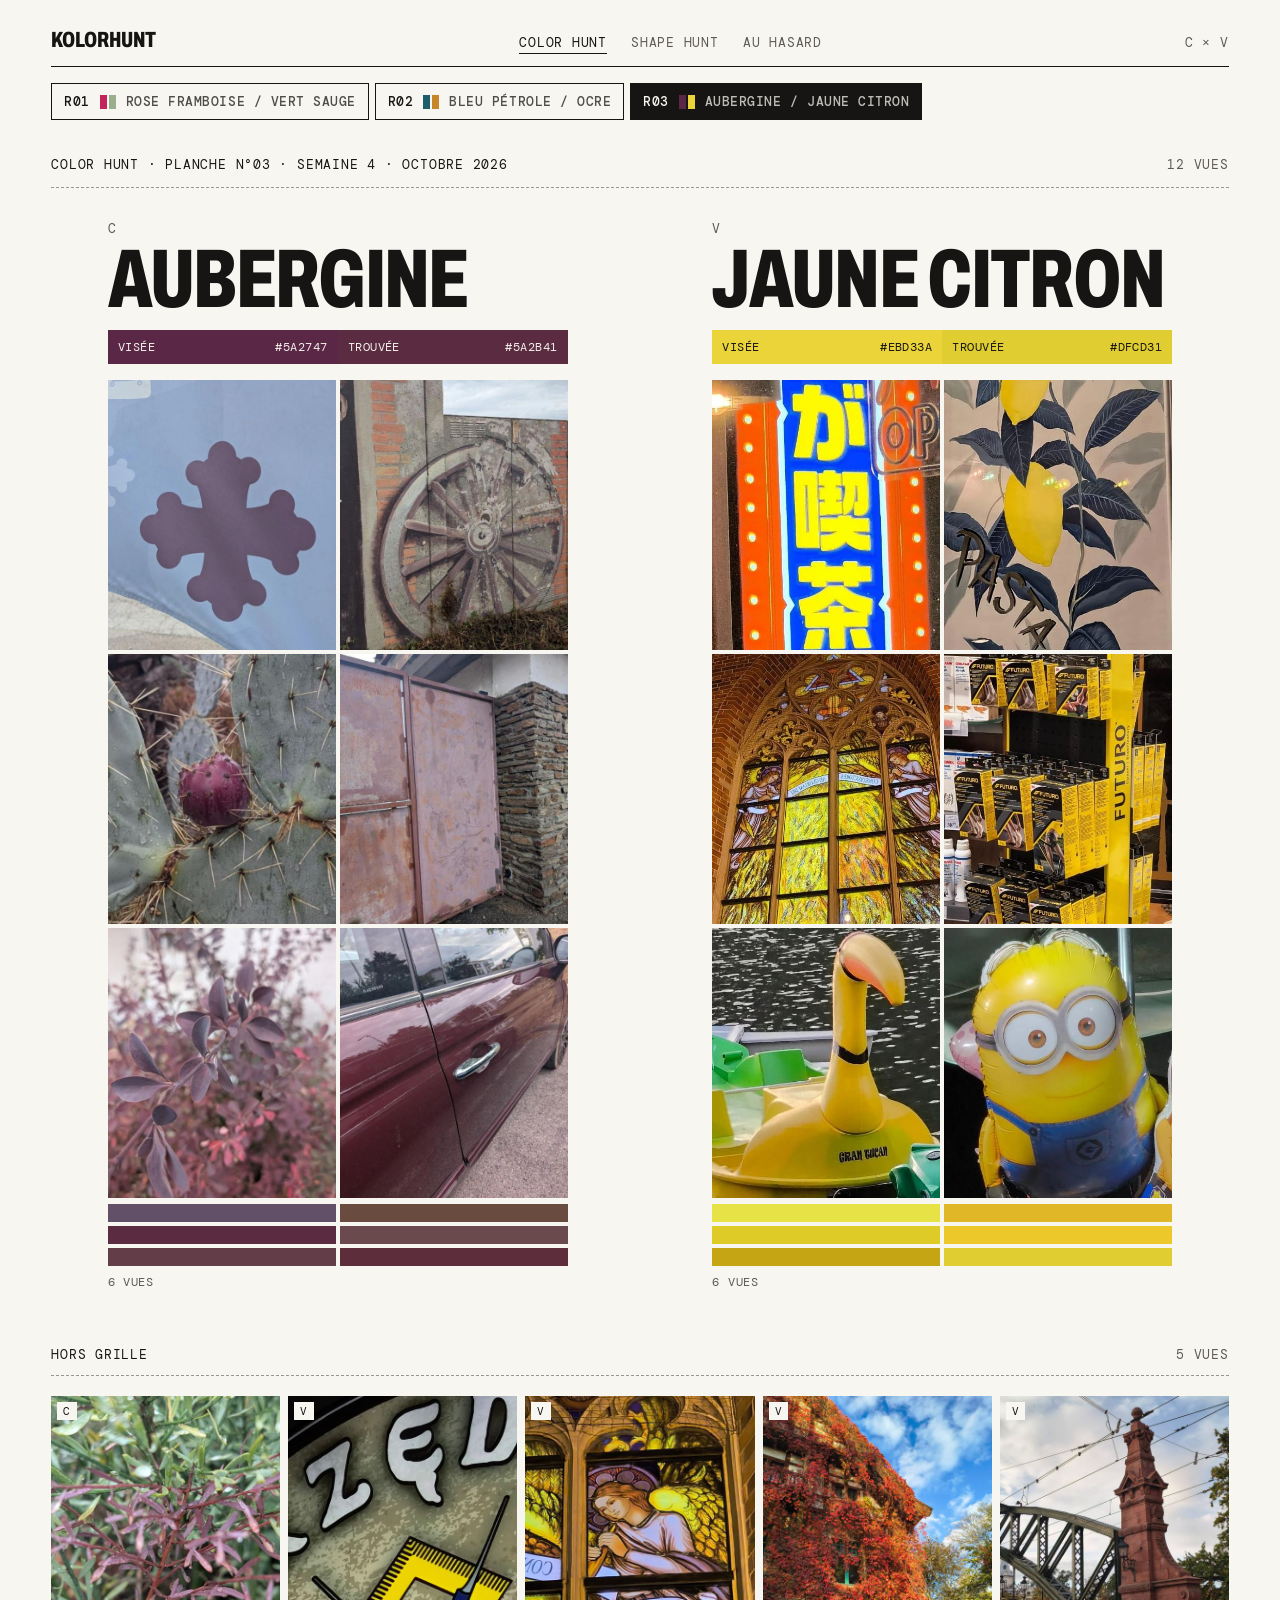
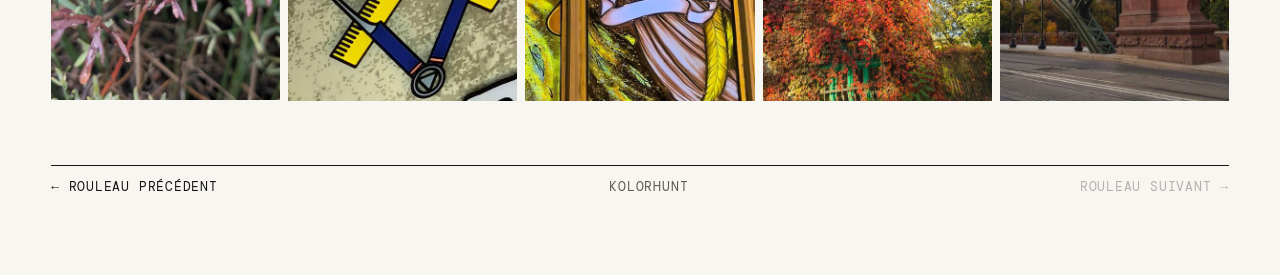
==== index.html @ 218a2512 "Add files via upload" ====
<!doctype html>
<html lang="fr">
<head>
<meta charset="utf-8">
<meta name="viewport" content="width=device-width, initial-scale=1, viewport-fit=cover">
<title>Kolorhunt</title>
<link rel="preconnect" href="https://fonts.googleapis.com">
<link href="https://fonts.googleapis.com/css2?family=Archivo:wdth,wght@62..125,300..900&family=DM+Mono:wght@400;500&family=Gochi+Hand&display=swap" rel="stylesheet">
<link rel="stylesheet" href="style.css">
</head>
<body>
<div class="page">
  <header class="top">
    <span class="brand">Kolorhunt</span>
    <nav id="tabs">
      <a href="#color" data-tab="color">Color hunt</a>
      <a href="#shape" data-tab="shape">Shape hunt</a>
      <a href="#hasard" data-tab="hasard">Au hasard</a>
    </nav>
    <span class="muted">C × V</span>
  </header>

  <section id="v-hunt">
  <div id="rolls" class="rolls"></div>

  <div class="meta">
    <span id="sheet" class="nowrap"></span>
    <span class="muted"><span id="count"></span> vues<span id="legend"></span></span>
  </div>

  <div id="people" class="people"></div>

  <div id="mix"></div>

  <footer class="foot">
    <a href="#" id="prev">← Rouleau précédent</a>
    <span class="muted">Kolorhunt</span>
    <a href="#" id="next">Rouleau suivant →</a>
  </footer>
  </section>

  <section id="v-hasard" hidden></section>
</div>

<div id="lightbox" class="lightbox" hidden><img alt=""><p></p></div>

<svg width="0" height="0" style="position:absolute" aria-hidden="true">
  <symbol id="circled" viewBox="0 0 100 100" preserveAspectRatio="none">
    <path d="M60 5 C30 1 5 18 6 50 C7 82 36 98 64 93 C90 88 99 60 95 36 C91 13 70 2 42 8 C33 10 27 14 22 19" fill="none" stroke="#e2462c" stroke-width="4" stroke-linecap="round" stroke-linejoin="round" vector-effect="non-scaling-stroke" opacity=".92"/>
    <path d="M57 7 C31 4 9 20 9 50 C9 80 37 95 63 90 C87 85 96 59 92 37" fill="none" stroke="#e2462c" stroke-width="1.6" stroke-linecap="round" vector-effect="non-scaling-stroke" opacity=".45"/>
  </symbol>
</svg>

<script src="data.js"></script>
<script src="app.js"></script>
</body>
</html>
---- style.css ----
*{box-sizing:border-box}
:root{--paper:#eeebe4;--ink:#161513;--muted:#5d5a53;--film:#141312;--edge:#e9a23b;--pencil:#e2462c}
body{margin:0;background:var(--paper);color:var(--ink);font-family:'DM Mono',monospace;-webkit-font-smoothing:antialiased}
a{color:var(--ink);text-decoration:none}a:hover{color:var(--pencil)}
.page{max-width:1440px;margin:0 auto;padding:28px clamp(16px,4vw,56px) 80px}
.muted{color:var(--muted)}.nowrap{white-space:nowrap}
.top,.meta,.foot{display:flex;justify-content:space-between;align-items:baseline;gap:16px;flex-wrap:wrap;font-size:13px;letter-spacing:.06em;text-transform:uppercase}
.top{border-bottom:1.5px solid var(--ink);padding-bottom:12px}
.brand{font-family:Archivo,sans-serif;font-stretch:70%;font-weight:800;font-size:22px;letter-spacing:0}
.top nav{display:flex;gap:24px;flex-wrap:wrap}
.top nav a{color:var(--muted);border-bottom:1.5px solid transparent;padding-bottom:2px}
.top nav a.on{color:var(--ink);border-color:var(--ink)}

.rolls{display:flex;gap:6px;flex-wrap:wrap;padding-top:16px}
.rolls button{display:flex;align-items:center;gap:10px;padding:9px 12px;font:500 13px 'DM Mono',monospace;letter-spacing:.04em;text-transform:uppercase;cursor:pointer;border:1.5px solid var(--ink);background:transparent;color:var(--ink)}
.rolls button.on{background:var(--ink);color:var(--paper)}
.rolls .duo{display:flex;width:28px;height:12px}.rolls .duo i{flex:1}
.rolls .sub{opacity:.75}

.meta{padding:36px 0 14px;border-bottom:1px dashed #9a968c}

.people{display:grid;grid-template-columns:repeat(auto-fit,minmax(min(100%,300px),1fr));gap:40px 32px;padding-top:32px}
.person{min-width:0;display:flex;flex-direction:column}
.person .who{font-size:13px;letter-spacing:.06em;text-transform:uppercase;color:var(--muted)}
.person h1{margin:6px 0 14px;font-family:Archivo,sans-serif;font-stretch:68%;font-weight:800;font-size:clamp(44px,6.5vw,96px);line-height:.88;letter-spacing:-.02em;text-transform:uppercase;text-wrap:balance}
.bar{display:flex;height:34px;margin-bottom:16px}
.bar div{flex:1;display:flex;justify-content:space-between;align-items:center;gap:8px;padding:0 10px;font-size:12px;letter-spacing:.04em;text-transform:uppercase;white-space:nowrap;overflow:hidden}
.bar.shape{border-top:1.5px solid var(--ink);border-bottom:1.5px solid var(--ink);align-items:center;font-size:12px;letter-spacing:.06em;text-transform:uppercase}

.film{width:100%;max-width:460px}
.frame{background:var(--film);display:flex;flex-direction:column;position:relative}
.frame::before{content:"";height:16px;background:repeating-linear-gradient(90deg,transparent 0 7px,var(--paper) 7px 17px,transparent 17px 24px) 0 4px/24px 7px repeat-x}
.frame .img{margin:0 6px;aspect-ratio:9/16;position:relative;overflow:hidden;background:#2a2826}
.frame img{position:absolute;inset:0;width:100%;height:100%;object-fit:cover;cursor:zoom-in;display:block}
.frame .edge{height:26px;display:flex;justify-content:space-between;align-items:center;gap:6px;padding:0 8px;font-size:11px;color:var(--edge);letter-spacing:.08em;white-space:nowrap}
.frame .mark{position:absolute;width:44%;height:44%;pointer-events:none;z-index:2}
.frame .mark svg{position:absolute;inset:0;width:100%;height:100%;overflow:visible;transform:rotate(-3deg)}
.frame .note{position:absolute;right:4%;bottom:-6%;font-family:'Gochi Hand',cursive;font-size:24px;color:var(--pencil);transform:rotate(-5deg);white-space:nowrap;text-shadow:0 0 6px rgba(255,255,255,.6)}

.foot{margin-top:56px;padding-top:12px;border-top:1.5px solid var(--ink)}

.lightbox{position:fixed;inset:0;background:rgba(20,19,18,.94);display:flex;flex-direction:column;align-items:center;justify-content:center;gap:14px;padding:24px;cursor:zoom-out;z-index:10}
.lightbox[hidden]{display:none}
.lightbox img{max-width:100%;max-height:85vh;object-fit:contain}
.lightbox p{margin:0;color:var(--edge);font-size:13px;letter-spacing:.08em;text-transform:uppercase}

/* --- ajouts : vraies photos, montages, échos, hasard --- */
body{padding-top:env(safe-area-inset-top,0px);padding-bottom:env(safe-area-inset-bottom,0px)}
[hidden]{display:none!important}
button{font:inherit;color:inherit}
:focus-visible{outline:2px solid var(--pencil);outline-offset:3px}
.tabdesc{font-size:13px;color:var(--muted);margin:12px 0 0;letter-spacing:.02em}
.rolls .bars{display:flex;gap:2px}.rolls .bars i{width:7px;height:14px;display:block}
/* montage façon WhatsApp : grille de photos dans le cadre 9:16 */
.frame .img.grid{display:grid;gap:3px;background:var(--film)}
.frame .img.grid .cell{position:relative;overflow:hidden;background:#2a2826}
.frame .img.grid .cell img{position:absolute;inset:0;width:100%;height:100%;object-fit:cover}
.cell .mark{position:absolute;inset:5%;width:auto;height:auto}
.cell .note{font-size:clamp(16px,2vw,24px)}
.legend{font-family:'Gochi Hand',cursive;font-size:18px;color:var(--pencil);letter-spacing:0;text-transform:none}
.more{margin-top:14px;align-self:flex-start;background:none;border:1.5px solid var(--ink);padding:7px 12px;cursor:pointer;font:500 12px 'DM Mono',monospace;letter-spacing:.06em;text-transform:uppercase}
.more:hover{color:var(--pencil);border-color:var(--pencil)}
.thumbs{display:grid;grid-template-columns:repeat(auto-fill,minmax(84px,1fr));gap:4px;margin-top:10px;max-width:460px}
.thumbs img{width:100%;aspect-ratio:3/4;object-fit:cover;cursor:zoom-in;display:block}
.bonus-t{margin:22px 0 0;font-family:'Gochi Hand',cursive;font-size:24px;color:var(--pencil)}
.empty{font-size:13px;color:var(--muted);padding:12px 0}
.pal{display:flex;gap:2px;margin:0 6px}.pal span{flex:1;height:6px}
.seg{display:flex;gap:6px;padding:28px 0 6px;flex-wrap:wrap}
.seg button{padding:9px 12px;font:500 13px 'DM Mono',monospace;letter-spacing:.04em;text-transform:uppercase;cursor:pointer;border:1.5px solid var(--ink);background:transparent}
.seg button.on{background:var(--ink);color:var(--paper)}
.hint{font-size:13px;color:var(--muted);max-width:70ch;margin:8px 0 0}
.pairs{display:grid;grid-template-columns:repeat(auto-fill,minmax(min(100%,520px),1fr));gap:40px 48px;padding-top:28px}
.pairs .two{display:grid;grid-template-columns:1fr 1fr}
.pairs .frame .img,.rand .frame .img{aspect-ratio:3/4}
.cap2{display:flex;justify-content:space-between;gap:12px;font-size:12px;letter-spacing:.04em;text-transform:uppercase;color:var(--muted);padding:8px 2px 0}
.rand{display:grid;grid-template-columns:minmax(0,1fr) minmax(0,1fr);gap:48px;align-items:end;padding-top:36px}
.rand h1{margin:6px 0 14px;font-family:Archivo,sans-serif;font-stretch:68%;font-weight:800;font-size:clamp(48px,7vw,104px);line-height:.88;letter-spacing:-.02em;text-transform:uppercase}
.rand .sub{font-size:13px;letter-spacing:.06em;text-transform:uppercase;color:var(--muted)}
.again{margin-top:24px;padding:12px 18px;border:1.5px solid var(--ink);background:var(--ink);color:var(--paper);cursor:pointer;font:500 13px 'DM Mono',monospace;letter-spacing:.06em;text-transform:uppercase}
.again:hover{background:var(--pencil);border-color:var(--pencil)}
.foot a[aria-disabled="true"]{opacity:.3;pointer-events:none}
@media (max-width:640px){.rand{grid-template-columns:1fr;gap:20px}.people{grid-template-columns:1fr 1fr;gap:28px 12px}.person h1{font-size:clamp(30px,10vw,44px)}.bar div span:last-child{display:none}}
@media (max-width:640px){
  .person h1{font-size:clamp(22px,6.8vw,36px)}
  .meta .nowrap{white-space:normal}
  .top nav{gap:14px;font-size:12px}
  .frame .note{display:none}
}

/* --- sans effet pellicule, barres à la largeur exacte de la grille --- */
.frame{background:none}
.frame::before{display:none}
.frame .img{margin:0}
.frame .edge{display:none}
.frame .img.grid{background:none;gap:4px}
.pal{margin:4px 0 0}
.person .bar,.person .film,.person .thumbs{width:100%;max-width:460px}
.person .bar div{min-width:0}
.vues{font-size:12px;letter-spacing:.06em;text-transform:uppercase;color:var(--muted);margin:8px 0 0}

/* --- Hors grille : photos mélangées sous les deux grilles --- */
.mix-head{display:flex;justify-content:space-between;gap:16px;margin-top:56px;padding-bottom:12px;border-bottom:1px dashed #9a968c;font-size:13px;letter-spacing:.06em;text-transform:uppercase}
.mix{columns:5 180px;column-gap:8px;padding-top:20px}
.mix figure{margin:0 0 8px;break-inside:avoid;position:relative}
.mix img{width:100%;display:block;cursor:zoom-in}
.mix figcaption{position:absolute;left:6px;top:6px;padding:2px 6px;background:var(--paper);color:var(--ink);font-size:11px;letter-spacing:.06em;text-transform:uppercase}
@media (max-width:640px){.mix{columns:2;column-gap:6px}.mix figure{margin-bottom:6px}}

/* --- teinte la plus proche de la cible pour chaque photo, même disposition que la grille --- */
.maj{display:grid;gap:4px;margin-top:6px;width:100%;max-width:460px}
.maj span{height:18px;display:block}


/* --- fond blanc cassé, grilles centrées, titres à la largeur des grilles --- */
:root{--paper:#f8f6f1}
.person{width:100%;max-width:460px;justify-self:center}
.person h1{overflow-wrap:normal;word-break:normal;hyphens:none}
.person h1{display:flex;flex-direction:column;justify-content:flex-end}
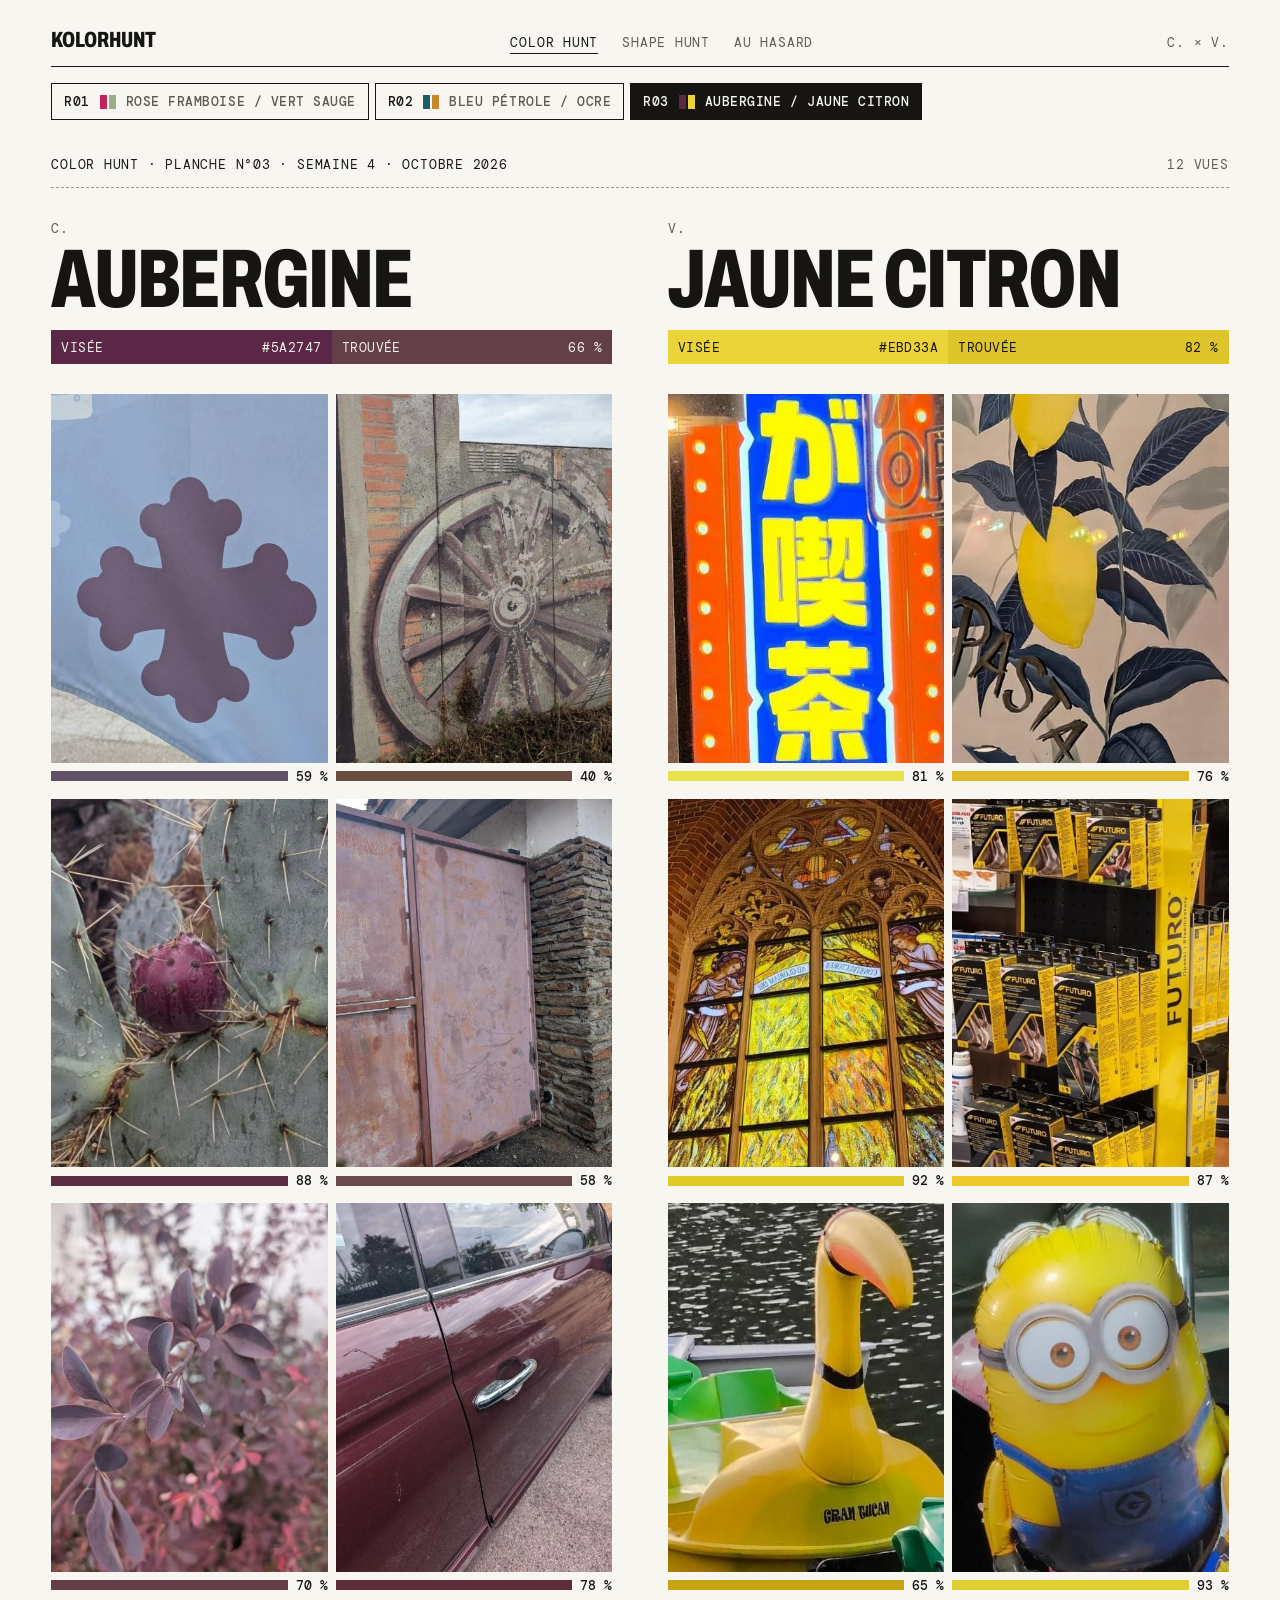
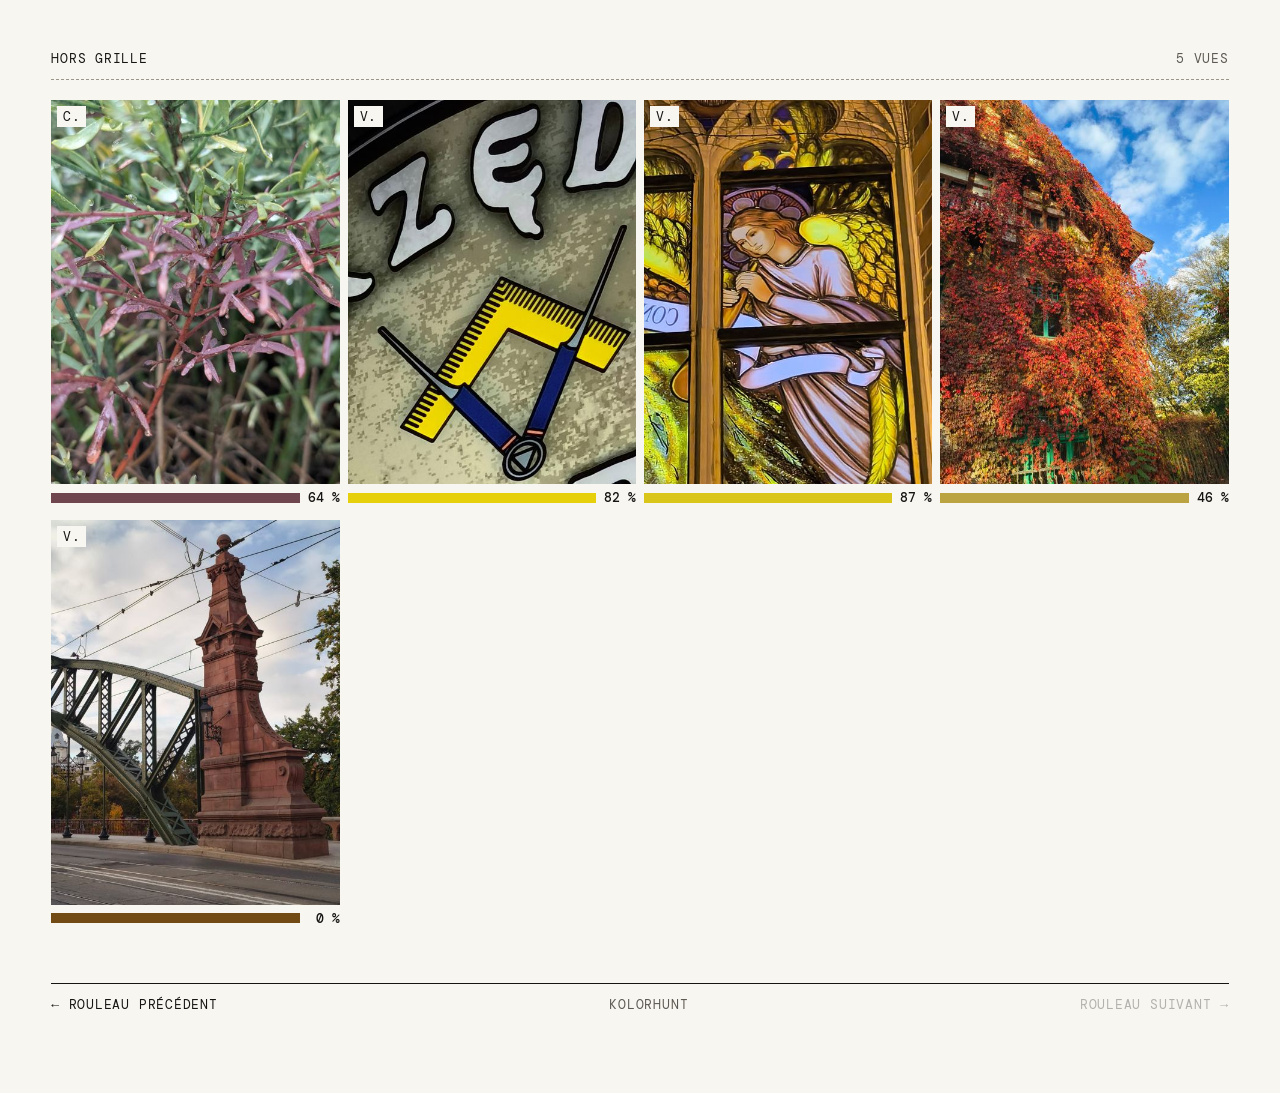
==== commit f8e37a91: "Add files via upload" ====
--- a/index.html
+++ b/index.html
@@ -17,7 +17,7 @@
       <a href="#shape" data-tab="shape">Shape hunt</a>
       <a href="#hasard" data-tab="hasard">Au hasard</a>
     </nav>
-    <span class="muted">C × V</span>
+    <span class="muted">C. × V.</span>
   </header>
 
   <section id="v-hunt">
--- a/style.css
+++ b/style.css
@@ -116,3 +116,28 @@
 .person{width:100%;max-width:460px;justify-self:center}
 .person h1{overflow-wrap:normal;word-break:normal;hyphens:none}
 .person h1{display:flex;flex-direction:column;justify-content:flex-end}
+
+/* --- photos avec bande + score, un seul conteneur, grilles plus larges --- */
+.people{grid-template-columns:1fr 1fr;gap:56px}
+.person{max-width:none;justify-self:stretch}
+.person .bar{max-width:none}
+.person h1{justify-content:flex-start}
+.shots{display:grid;grid-template-columns:repeat(2,1fr);gap:14px 8px;margin-top:14px}
+.shot{margin:0;position:relative;min-width:0}
+.shot img{width:100%;aspect-ratio:3/4;object-fit:cover;display:block;cursor:zoom-in;background:#e6e2da}
+.band{display:flex;align-items:center;gap:8px;margin-top:5px}
+.band i{flex:1;height:10px}
+.band b{font:500 13px 'DM Mono',monospace;min-width:4ch;text-align:right}
+.shot .tag{position:absolute;left:6px;top:6px;padding:2px 6px;background:var(--paper);color:var(--ink);font-size:13px;letter-spacing:.04em}
+.mixgrid{display:grid;grid-template-columns:repeat(4,1fr);gap:14px 8px;padding-top:20px}
+/* texte mono : 13 px minimum, gris plus foncé */
+.rolls .sub{opacity:1;color:var(--muted)}
+.vues,.mix-head,.person .who,.meta,.bar,.rolls button,.top nav,.top .muted,.foot{font-size:13px}
+@media (max-width:640px){
+  .people{grid-template-columns:1fr;gap:44px}
+  .person h1{font-size:clamp(34px,11vw,52px)}
+  .mixgrid{grid-template-columns:repeat(2,1fr)}
+  .bar div span:last-child{display:inline}
+}
+.bar div span{font-size:13px}
+.rolls button.on .sub{color:var(--paper)}
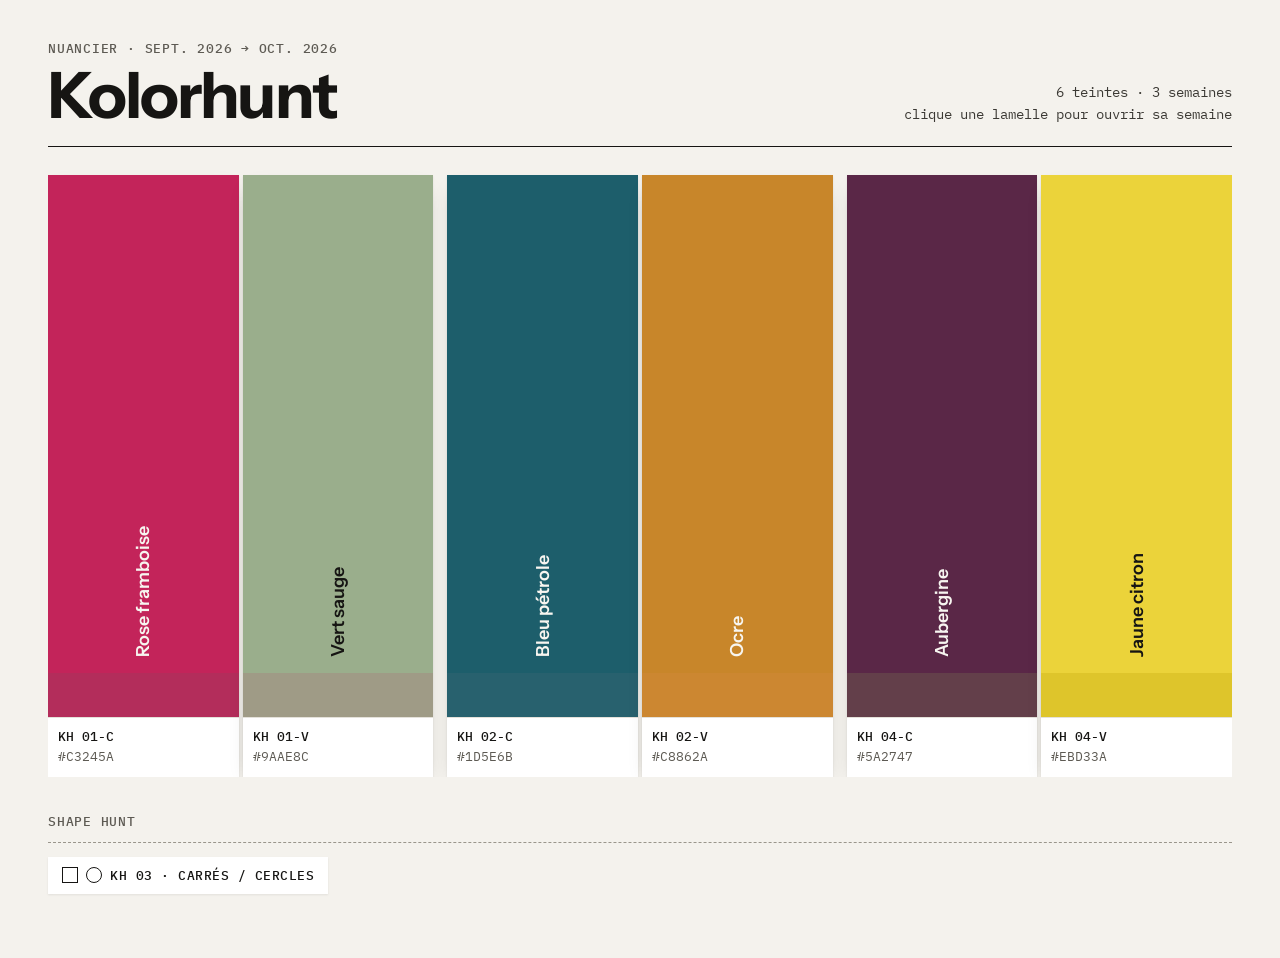
==== commit ff22e0b2: "Add files via upload" ====
--- a/index.html
+++ b/index.html
@@ -3,53 +3,42 @@
 <head>
 <meta charset="utf-8">
 <meta name="viewport" content="width=device-width, initial-scale=1, viewport-fit=cover">
-<title>Kolorhunt</title>
+<title>Kolorhunt — nuancier</title>
+<meta name="description" content="Kolorhunt : une couleur par semaine, deux regards. Le nuancier du challenge.">
 <link rel="preconnect" href="https://fonts.googleapis.com">
-<link href="https://fonts.googleapis.com/css2?family=Archivo:wdth,wght@62..125,300..900&family=DM+Mono:wght@400;500&family=Gochi+Hand&display=swap" rel="stylesheet">
+<link rel="preconnect" href="https://fonts.gstatic.com" crossorigin>
+<link href="https://fonts.googleapis.com/css2?family=Instrument+Sans:wght@400;500;600;700&family=IBM+Plex+Mono:wght@400;500&display=swap" rel="stylesheet">
 <link rel="stylesheet" href="style.css">
 </head>
 <body>
-<div class="page">
-  <header class="top">
-    <span class="brand">Kolorhunt</span>
-    <nav id="tabs">
-      <a href="#color" data-tab="color">Color hunt</a>
-      <a href="#shape" data-tab="shape">Shape hunt</a>
-      <a href="#hasard" data-tab="hasard">Au hasard</a>
-    </nav>
-    <span class="muted">C. × V.</span>
-  </header>
+<main class="page">
 
-  <section id="v-hunt">
-  <div id="rolls" class="rolls"></div>
-
-  <div class="meta">
-    <span id="sheet" class="nowrap"></span>
-    <span class="muted"><span id="count"></span> vues<span id="legend"></span></span>
-  </div>
-
-  <div id="people" class="people"></div>
-
-  <div id="mix"></div>
-
-  <footer class="foot">
-    <a href="#" id="prev">← Rouleau précédent</a>
-    <span class="muted">Kolorhunt</span>
-    <a href="#" id="next">Rouleau suivant →</a>
-  </footer>
+  <section id="home" hidden>
+    <header class="head">
+      <div>
+        <div class="kicker" id="period"></div>
+        <h1 class="brand">Kolorhunt</h1>
+      </div>
+      <div class="info" id="info"></div>
+    </header>
+    <div class="fan" id="fan"></div>
+    <div class="shapes" id="shapes"></div>
   </section>
 
-  <section id="v-hasard" hidden></section>
-</div>
+  <section id="week" hidden>
+    <nav class="bar">
+      <a href="#">← Nuancier</a>
+      <span class="logo">Kolorhunt</span>
+      <span class="pager"><a id="prev" href="#" aria-label="Semaine précédente">←</a><span id="wnum"></span><a id="next" href="#" aria-label="Semaine suivante">→</a></span>
+    </nav>
+    <div class="kicker sub" id="wdates"></div>
+    <div class="people" id="people"></div>
+    <div id="mix"></div>
+  </section>
 
-<div id="lightbox" class="lightbox" hidden><img alt=""><p></p></div>
+</main>
 
-<svg width="0" height="0" style="position:absolute" aria-hidden="true">
-  <symbol id="circled" viewBox="0 0 100 100" preserveAspectRatio="none">
-    <path d="M60 5 C30 1 5 18 6 50 C7 82 36 98 64 93 C90 88 99 60 95 36 C91 13 70 2 42 8 C33 10 27 14 22 19" fill="none" stroke="#e2462c" stroke-width="4" stroke-linecap="round" stroke-linejoin="round" vector-effect="non-scaling-stroke" opacity=".92"/>
-    <path d="M57 7 C31 4 9 20 9 50 C9 80 37 95 63 90 C87 85 96 59 92 37" fill="none" stroke="#e2462c" stroke-width="1.6" stroke-linecap="round" vector-effect="non-scaling-stroke" opacity=".45"/>
-  </symbol>
-</svg>
+<div id="lightbox" class="lightbox" hidden><img alt=""></div>
 
 <script src="data.js"></script>
 <script src="app.js"></script>
--- a/style.css
+++ b/style.css
@@ -1,143 +1,77 @@
 *{box-sizing:border-box}
-:root{--paper:#eeebe4;--ink:#161513;--muted:#5d5a53;--film:#141312;--edge:#e9a23b;--pencil:#e2462c}
-body{margin:0;background:var(--paper);color:var(--ink);font-family:'DM Mono',monospace;-webkit-font-smoothing:antialiased}
-a{color:var(--ink);text-decoration:none}a:hover{color:var(--pencil)}
-.page{max-width:1440px;margin:0 auto;padding:28px clamp(16px,4vw,56px) 80px}
-.muted{color:var(--muted)}.nowrap{white-space:nowrap}
-.top,.meta,.foot{display:flex;justify-content:space-between;align-items:baseline;gap:16px;flex-wrap:wrap;font-size:13px;letter-spacing:.06em;text-transform:uppercase}
-.top{border-bottom:1.5px solid var(--ink);padding-bottom:12px}
-.brand{font-family:Archivo,sans-serif;font-stretch:70%;font-weight:800;font-size:22px;letter-spacing:0}
-.top nav{display:flex;gap:24px;flex-wrap:wrap}
-.top nav a{color:var(--muted);border-bottom:1.5px solid transparent;padding-bottom:2px}
-.top nav a.on{color:var(--ink);border-color:var(--ink)}
+:root{--paper:#f4f2ed;--ink:#161513;--muted:#5d5a53;--line:#9a968c}
+body{margin:0;background:var(--paper);color:var(--ink);font-family:'Instrument Sans',sans-serif;-webkit-font-smoothing:antialiased}
+a{color:var(--ink);text-decoration:none}a:hover{color:#7a2e1f}
+[hidden]{display:none!important}
+.page{max-width:1280px;margin:0 auto;padding:40px clamp(16px,4vw,48px) 64px}
+.mono,.kicker,.info,.bar,.card .lab,.chip .lab,.split{font-family:'IBM Plex Mono',monospace}
+.kicker{font-size:13px;font-weight:500;letter-spacing:.06em;text-transform:uppercase;color:var(--muted)}
 
-.rolls{display:flex;gap:6px;flex-wrap:wrap;padding-top:16px}
-.rolls button{display:flex;align-items:center;gap:10px;padding:9px 12px;font:500 13px 'DM Mono',monospace;letter-spacing:.04em;text-transform:uppercase;cursor:pointer;border:1.5px solid var(--ink);background:transparent;color:var(--ink)}
-.rolls button.on{background:var(--ink);color:var(--paper)}
-.rolls .duo{display:flex;width:28px;height:12px}.rolls .duo i{flex:1}
-.rolls .sub{opacity:.75}
+/* Accueil */
+.head{display:flex;justify-content:space-between;align-items:flex-end;gap:24px;flex-wrap:wrap;padding-bottom:20px;border-bottom:1.5px solid var(--ink)}
+.brand{font-weight:700;font-size:clamp(44px,6vw,64px);letter-spacing:-.03em;line-height:.95;margin:8px 0 0}
+.info{font-size:14px;color:#3b3934;text-align:right;line-height:1.6}
+.fan{display:flex;gap:14px;height:min(640px,70vh);padding-top:28px;overflow-x:auto}
+.wk{flex:2 1 0;min-width:96px;display:flex;gap:4px}
+.chip{flex:1 1 0;min-width:0;display:flex;flex-direction:column;background:#fff;box-shadow:0 1px 2px rgba(0,0,0,.08),0 8px 20px -10px rgba(0,0,0,.25);transition:transform .25s cubic-bezier(.2,.7,.2,1)}
+.chip:hover{transform:translateY(-10px);color:inherit}
+.chip .top{flex:1;display:flex;align-items:flex-end;justify-content:center;padding:16px 0;min-height:0}
+.chip .top span{writing-mode:vertical-rl;transform:rotate(180deg);font-weight:600;font-size:18px;white-space:nowrap}
+.chip .bot{height:44px;flex:none}
+.chip .lab{padding:10px 10px 12px;display:flex;flex-direction:column;gap:3px;font-size:13px;white-space:nowrap;overflow:hidden;border-top:1px solid #e4e1da;color:var(--ink)}
+.chip .lab b{font-weight:500}.chip .lab span{color:var(--muted)}
 
-.meta{padding:36px 0 14px;border-bottom:1px dashed #9a968c}
+/* Semaine */
+.bar{display:flex;justify-content:space-between;align-items:baseline;gap:24px;padding-bottom:14px;border-bottom:1.5px solid var(--ink);font-size:13px;font-weight:500;letter-spacing:.06em;text-transform:uppercase}
+.bar .logo{font-family:'Instrument Sans',sans-serif;font-weight:700;font-size:20px;letter-spacing:-.01em;text-transform:none}
+.pager{display:flex;gap:20px}.pager a.off{color:#a9a59c;pointer-events:none}
+.sub{padding-top:14px}
+.people{display:grid;grid-template-columns:repeat(auto-fit,minmax(min(100%,420px),1fr));gap:48px;padding-top:28px;align-items:start}
+.person{display:flex;flex-direction:column;min-width:0}
+.person .who{font-family:'IBM Plex Mono',monospace;font-size:13px;font-weight:500;letter-spacing:.06em;color:var(--muted)}
+.person h2{font-weight:700;font-size:clamp(40px,5vw,60px);letter-spacing:-.03em;line-height:.95;margin:6px 0 16px;min-height:2em;text-wrap:balance}
+.split{display:flex;height:36px;margin-bottom:14px}
+.split div{flex:1;display:flex;justify-content:space-between;align-items:center;gap:8px;padding:0 10px;font-size:13px;font-weight:500;letter-spacing:.04em;text-transform:uppercase;white-space:nowrap;overflow:hidden}
+.grid{display:grid;grid-template-columns:repeat(2,minmax(0,1fr));gap:6px}
+.grid img{width:100%;aspect-ratio:4/5;object-fit:cover;display:block;cursor:zoom-in;background:#ddd9d1}
+.extract{padding:28px 0 12px;border-bottom:1px dashed var(--line)}
+.cards{display:grid;gap:6px;padding-top:14px}
+.card{background:#fff;display:flex;flex-direction:column;box-shadow:0 1px 2px rgba(0,0,0,.1)}
+.card i{aspect-ratio:1;display:block;background:#ddd9d1}
+.card .lab{padding:7px 8px 9px;display:flex;flex-direction:column;gap:2px;font-size:12px;white-space:nowrap;overflow:hidden}
+.card .lab b{font-weight:500}.card .lab span{color:var(--muted)}
 
-.people{display:grid;grid-template-columns:repeat(auto-fit,minmax(min(100%,300px),1fr));gap:40px 32px;padding-top:32px}
-.person{min-width:0;display:flex;flex-direction:column}
-.person .who{font-size:13px;letter-spacing:.06em;text-transform:uppercase;color:var(--muted)}
-.person h1{margin:6px 0 14px;font-family:Archivo,sans-serif;font-stretch:68%;font-weight:800;font-size:clamp(44px,6.5vw,96px);line-height:.88;letter-spacing:-.02em;text-transform:uppercase;text-wrap:balance}
-.bar{display:flex;height:34px;margin-bottom:16px}
-.bar div{flex:1;display:flex;justify-content:space-between;align-items:center;gap:8px;padding:0 10px;font-size:12px;letter-spacing:.04em;text-transform:uppercase;white-space:nowrap;overflow:hidden}
-.bar.shape{border-top:1.5px solid var(--ink);border-bottom:1.5px solid var(--ink);align-items:center;font-size:12px;letter-spacing:.06em;text-transform:uppercase}
+.lightbox{position:fixed;inset:0;background:rgba(20,19,18,.94);display:flex;align-items:center;justify-content:center;padding:24px;cursor:zoom-out;z-index:10}
+.lightbox img{max-width:100%;max-height:92vh;object-fit:contain}
 
-.film{width:100%;max-width:460px}
-.frame{background:var(--film);display:flex;flex-direction:column;position:relative}
-.frame::before{content:"";height:16px;background:repeating-linear-gradient(90deg,transparent 0 7px,var(--paper) 7px 17px,transparent 17px 24px) 0 4px/24px 7px repeat-x}
-.frame .img{margin:0 6px;aspect-ratio:9/16;position:relative;overflow:hidden;background:#2a2826}
-.frame img{position:absolute;inset:0;width:100%;height:100%;object-fit:cover;cursor:zoom-in;display:block}
-.frame .edge{height:26px;display:flex;justify-content:space-between;align-items:center;gap:6px;padding:0 8px;font-size:11px;color:var(--edge);letter-spacing:.08em;white-space:nowrap}
-.frame .mark{position:absolute;width:44%;height:44%;pointer-events:none;z-index:2}
-.frame .mark svg{position:absolute;inset:0;width:100%;height:100%;overflow:visible;transform:rotate(-3deg)}
-.frame .note{position:absolute;right:4%;bottom:-6%;font-family:'Gochi Hand',cursive;font-size:24px;color:var(--pencil);transform:rotate(-5deg);white-space:nowrap;text-shadow:0 0 6px rgba(255,255,255,.6)}
-
-.foot{margin-top:56px;padding-top:12px;border-top:1.5px solid var(--ink)}
-
-.lightbox{position:fixed;inset:0;background:rgba(20,19,18,.94);display:flex;flex-direction:column;align-items:center;justify-content:center;gap:14px;padding:24px;cursor:zoom-out;z-index:10}
-.lightbox[hidden]{display:none}
-.lightbox img{max-width:100%;max-height:85vh;object-fit:contain}
-.lightbox p{margin:0;color:var(--edge);font-size:13px;letter-spacing:.08em;text-transform:uppercase}
-
-/* --- ajouts : vraies photos, montages, échos, hasard --- */
-body{padding-top:env(safe-area-inset-top,0px);padding-bottom:env(safe-area-inset-bottom,0px)}
-[hidden]{display:none!important}
-button{font:inherit;color:inherit}
-:focus-visible{outline:2px solid var(--pencil);outline-offset:3px}
-.tabdesc{font-size:13px;color:var(--muted);margin:12px 0 0;letter-spacing:.02em}
-.rolls .bars{display:flex;gap:2px}.rolls .bars i{width:7px;height:14px;display:block}
-/* montage façon WhatsApp : grille de photos dans le cadre 9:16 */
-.frame .img.grid{display:grid;gap:3px;background:var(--film)}
-.frame .img.grid .cell{position:relative;overflow:hidden;background:#2a2826}
-.frame .img.grid .cell img{position:absolute;inset:0;width:100%;height:100%;object-fit:cover}
-.cell .mark{position:absolute;inset:5%;width:auto;height:auto}
-.cell .note{font-size:clamp(16px,2vw,24px)}
-.legend{font-family:'Gochi Hand',cursive;font-size:18px;color:var(--pencil);letter-spacing:0;text-transform:none}
-.more{margin-top:14px;align-self:flex-start;background:none;border:1.5px solid var(--ink);padding:7px 12px;cursor:pointer;font:500 12px 'DM Mono',monospace;letter-spacing:.06em;text-transform:uppercase}
-.more:hover{color:var(--pencil);border-color:var(--pencil)}
-.thumbs{display:grid;grid-template-columns:repeat(auto-fill,minmax(84px,1fr));gap:4px;margin-top:10px;max-width:460px}
-.thumbs img{width:100%;aspect-ratio:3/4;object-fit:cover;cursor:zoom-in;display:block}
-.bonus-t{margin:22px 0 0;font-family:'Gochi Hand',cursive;font-size:24px;color:var(--pencil)}
-.empty{font-size:13px;color:var(--muted);padding:12px 0}
-.pal{display:flex;gap:2px;margin:0 6px}.pal span{flex:1;height:6px}
-.seg{display:flex;gap:6px;padding:28px 0 6px;flex-wrap:wrap}
-.seg button{padding:9px 12px;font:500 13px 'DM Mono',monospace;letter-spacing:.04em;text-transform:uppercase;cursor:pointer;border:1.5px solid var(--ink);background:transparent}
-.seg button.on{background:var(--ink);color:var(--paper)}
-.hint{font-size:13px;color:var(--muted);max-width:70ch;margin:8px 0 0}
-.pairs{display:grid;grid-template-columns:repeat(auto-fill,minmax(min(100%,520px),1fr));gap:40px 48px;padding-top:28px}
-.pairs .two{display:grid;grid-template-columns:1fr 1fr}
-.pairs .frame .img,.rand .frame .img{aspect-ratio:3/4}
-.cap2{display:flex;justify-content:space-between;gap:12px;font-size:12px;letter-spacing:.04em;text-transform:uppercase;color:var(--muted);padding:8px 2px 0}
-.rand{display:grid;grid-template-columns:minmax(0,1fr) minmax(0,1fr);gap:48px;align-items:end;padding-top:36px}
-.rand h1{margin:6px 0 14px;font-family:Archivo,sans-serif;font-stretch:68%;font-weight:800;font-size:clamp(48px,7vw,104px);line-height:.88;letter-spacing:-.02em;text-transform:uppercase}
-.rand .sub{font-size:13px;letter-spacing:.06em;text-transform:uppercase;color:var(--muted)}
-.again{margin-top:24px;padding:12px 18px;border:1.5px solid var(--ink);background:var(--ink);color:var(--paper);cursor:pointer;font:500 13px 'DM Mono',monospace;letter-spacing:.06em;text-transform:uppercase}
-.again:hover{background:var(--pencil);border-color:var(--pencil)}
-.foot a[aria-disabled="true"]{opacity:.3;pointer-events:none}
-@media (max-width:640px){.rand{grid-template-columns:1fr;gap:20px}.people{grid-template-columns:1fr 1fr;gap:28px 12px}.person h1{font-size:clamp(30px,10vw,44px)}.bar div span:last-child{display:none}}
 @media (max-width:640px){
-  .person h1{font-size:clamp(22px,6.8vw,36px)}
-  .meta .nowrap{white-space:normal}
-  .top nav{gap:14px;font-size:12px}
-  .frame .note{display:none}
+  .fan{height:420px}
+  .wk{min-width:76px}
+  .chip .top span{font-size:15px}
+  .cards{grid-template-columns:repeat(3,minmax(0,1fr))!important}
 }
 
-/* --- sans effet pellicule, barres à la largeur exacte de la grille --- */
-.frame{background:none}
-.frame::before{display:none}
-.frame .img{margin:0}
-.frame .edge{display:none}
-.frame .img.grid{background:none;gap:4px}
-.pal{margin:4px 0 0}
-.person .bar,.person .film,.person .thumbs{width:100%;max-width:460px}
-.person .bar div{min-width:0}
-.vues{font-size:12px;letter-spacing:.06em;text-transform:uppercase;color:var(--muted);margin:8px 0 0}
-
-/* --- Hors grille : photos mélangées sous les deux grilles --- */
-.mix-head{display:flex;justify-content:space-between;gap:16px;margin-top:56px;padding-bottom:12px;border-bottom:1px dashed #9a968c;font-size:13px;letter-spacing:.06em;text-transform:uppercase}
-.mix{columns:5 180px;column-gap:8px;padding-top:20px}
-.mix figure{margin:0 0 8px;break-inside:avoid;position:relative}
-.mix img{width:100%;display:block;cursor:zoom-in}
-.mix figcaption{position:absolute;left:6px;top:6px;padding:2px 6px;background:var(--paper);color:var(--ink);font-size:11px;letter-spacing:.06em;text-transform:uppercase}
-@media (max-width:640px){.mix{columns:2;column-gap:6px}.mix figure{margin-bottom:6px}}
-
-/* --- teinte la plus proche de la cible pour chaque photo, même disposition que la grille --- */
-.maj{display:grid;gap:4px;margin-top:6px;width:100%;max-width:460px}
-.maj span{height:18px;display:block}
-
-
-/* --- fond blanc cassé, grilles centrées, titres à la largeur des grilles --- */
-:root{--paper:#f8f6f1}
-.person{width:100%;max-width:460px;justify-self:center}
-.person h1{overflow-wrap:normal;word-break:normal;hyphens:none}
-.person h1{display:flex;flex-direction:column;justify-content:flex-end}
-
-/* --- photos avec bande + score, un seul conteneur, grilles plus larges --- */
-.people{grid-template-columns:1fr 1fr;gap:56px}
-.person{max-width:none;justify-self:stretch}
-.person .bar{max-width:none}
-.person h1{justify-content:flex-start}
-.shots{display:grid;grid-template-columns:repeat(2,1fr);gap:14px 8px;margin-top:14px}
-.shot{margin:0;position:relative;min-width:0}
-.shot img{width:100%;aspect-ratio:3/4;object-fit:cover;display:block;cursor:zoom-in;background:#e6e2da}
-.band{display:flex;align-items:center;gap:8px;margin-top:5px}
-.band i{flex:1;height:10px}
-.band b{font:500 13px 'DM Mono',monospace;min-width:4ch;text-align:right}
-.shot .tag{position:absolute;left:6px;top:6px;padding:2px 6px;background:var(--paper);color:var(--ink);font-size:13px;letter-spacing:.04em}
-.mixgrid{display:grid;grid-template-columns:repeat(4,1fr);gap:14px 8px;padding-top:20px}
-/* texte mono : 13 px minimum, gris plus foncé */
-.rolls .sub{opacity:1;color:var(--muted)}
-.vues,.mix-head,.person .who,.meta,.bar,.rolls button,.top nav,.top .muted,.foot{font-size:13px}
+/* --- ajouts : semaines de formes, hors grille, lisibilité --- */
+body{padding-top:env(safe-area-inset-top,0px);padding-bottom:env(safe-area-inset-bottom,0px)}
+:focus-visible{outline:2px solid #7a2e1f;outline-offset:3px}
+.card .lab{font-size:13px}
+.sh{display:inline-block;width:16px;height:16px;border:1.5px solid currentColor;flex:none}
+.sh.circle{border-radius:50%}
+.split.shape div{background:#e9e6df;color:var(--ink)}
+.shapes{padding-top:36px}
+.shapes-head{padding-bottom:12px;border-bottom:1px dashed var(--line)}
+.shape-links{display:flex;flex-wrap:wrap;gap:12px;padding-top:14px}
+.shape-links a{display:flex;align-items:center;gap:8px;padding:10px 14px;background:#fff;box-shadow:0 1px 2px rgba(0,0,0,.08);font:500 13px 'IBM Plex Mono',monospace;letter-spacing:.04em;text-transform:uppercase}
+.mix-head{display:flex;justify-content:space-between;margin-top:56px}
+.mixgrid{display:grid;grid-template-columns:repeat(4,minmax(0,1fr));gap:6px;padding-top:14px}
+.mixgrid figure{margin:0;position:relative}
+.mixgrid img{width:100%;aspect-ratio:4/5;object-fit:cover;display:block;cursor:zoom-in;background:#ddd9d1}
+.mixgrid figcaption{position:absolute;left:6px;top:6px;padding:2px 6px;background:var(--paper);font:500 13px 'IBM Plex Mono',monospace}
+@media (max-width:640px){.mixgrid{grid-template-columns:repeat(2,minmax(0,1fr))}}
+.person h2{min-height:0}
+.chip .lab .kh{font-style:normal}
 @media (max-width:640px){
-  .people{grid-template-columns:1fr;gap:44px}
-  .person h1{font-size:clamp(34px,11vw,52px)}
-  .mixgrid{grid-template-columns:repeat(2,1fr)}
-  .bar div span:last-child{display:inline}
+  .chip .lab .kh,.chip .lab span{display:none}
+  .chip .lab{padding:8px 0 10px;align-items:center}
+  .info{text-align:left}
 }
-.bar div span{font-size:13px}
-.rolls button.on .sub{color:var(--paper)}
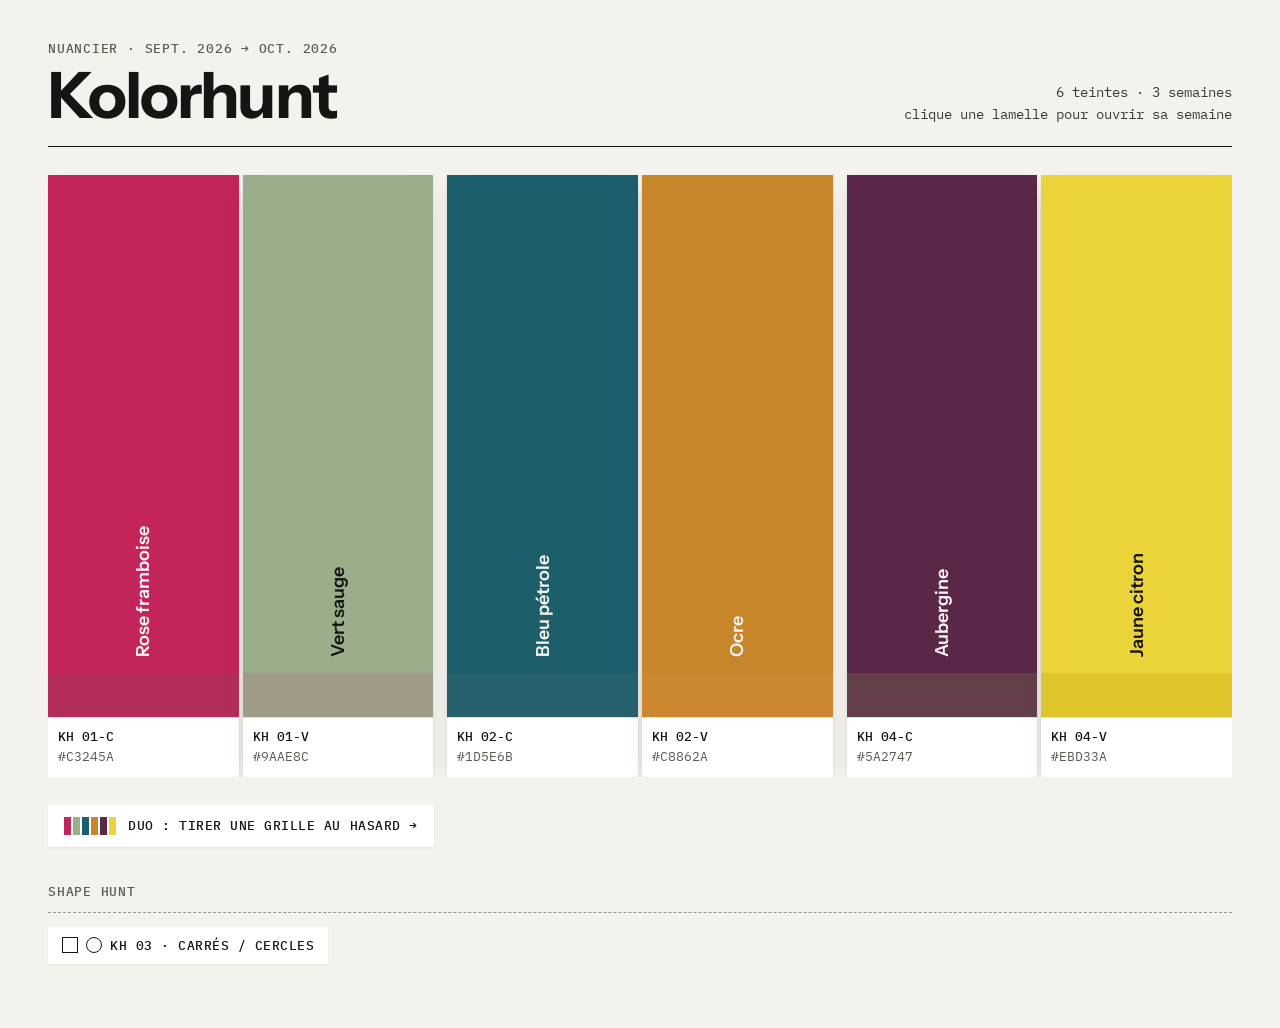
==== commit 9a29d644: "Add files via upload" ====
--- a/index.html
+++ b/index.html
@@ -25,6 +25,25 @@
     <div class="shapes" id="shapes"></div>
   </section>
 
+  <section id="duo" hidden>
+    <nav class="bar">
+      <a href="#">← Nuancier</a>
+      <span class="logo">Kolorhunt</span>
+      <span>Duo</span>
+    </nav>
+    <div class="duo-wrap">
+    <div class="duo-head">
+      <div>
+        <div class="kicker" id="duokick"></div>
+        <h2 id="duotitle"></h2>
+      </div>
+      <button class="draw" id="draw">Une autre grille</button>
+    </div>
+    <div class="duo-bars" id="duobars"></div>
+    <div class="duogrid" id="duogrid"></div>
+    </div>
+  </section>
+
   <section id="week" hidden>
     <nav class="bar">
       <a href="#">← Nuancier</a>
--- a/style.css
+++ b/style.css
@@ -75,3 +75,24 @@
   .chip .lab{padding:8px 0 10px;align-items:center}
   .info{text-align:left}
 }
+
+/* --- Duo --- */
+.duo-link{display:inline-flex;align-items:center;gap:12px;margin-top:28px;padding:12px 16px;background:#fff;box-shadow:0 1px 2px rgba(0,0,0,.08);font:500 13px 'IBM Plex Mono',monospace;letter-spacing:.04em;text-transform:uppercase}
+.duo-sw{display:flex;gap:2px}.duo-sw i{width:7px;height:18px;display:block}
+.duo-head{display:flex;justify-content:space-between;align-items:flex-end;gap:24px;flex-wrap:wrap;padding-top:28px}
+.duo-head h2{font-weight:700;font-size:clamp(34px,5vw,60px);letter-spacing:-.03em;line-height:.95;margin:8px 0 0;text-wrap:balance}
+.duo-head .x{font-weight:400;color:var(--muted)}
+.draw{font:500 13px 'IBM Plex Mono',monospace;letter-spacing:.06em;text-transform:uppercase;padding:12px 18px;border:1.5px solid var(--ink);background:var(--ink);color:var(--paper);cursor:pointer}
+.draw:hover{background:#7a2e1f;border-color:#7a2e1f}
+.duo-bars{display:flex;height:36px;margin:18px 0 14px}
+.duo-bars div{flex:1;display:flex;justify-content:space-between;align-items:center;gap:8px;padding:0 10px;font:500 13px 'IBM Plex Mono',monospace;letter-spacing:.04em;text-transform:uppercase;white-space:nowrap;overflow:hidden}
+.duogrid{display:grid;grid-template-columns:repeat(3,minmax(0,1fr));gap:6px}
+.duogrid figure{margin:0}
+.duogrid img{width:100%;aspect-ratio:4/5;object-fit:cover;display:block;cursor:zoom-in;background:#ddd9d1}
+.duogrid i{display:block;height:10px;margin-top:4px}
+@media (max-width:640px){.duo-bars div span:last-child{display:none}}
+.duo-wrap{max-width:max(340px,min(100%,calc((100vh - 330px) * 1.2)));margin:0 auto}
+@media (max-width:640px){.duo-wrap{max-width:none}}
+.duo-head h2{font-size:clamp(26px,3vw,40px)}
+.duo-head{padding-top:22px}
+.duo-wrap{max-width:max(340px,min(100%,calc((100vh - 290px) * 1.2)))}
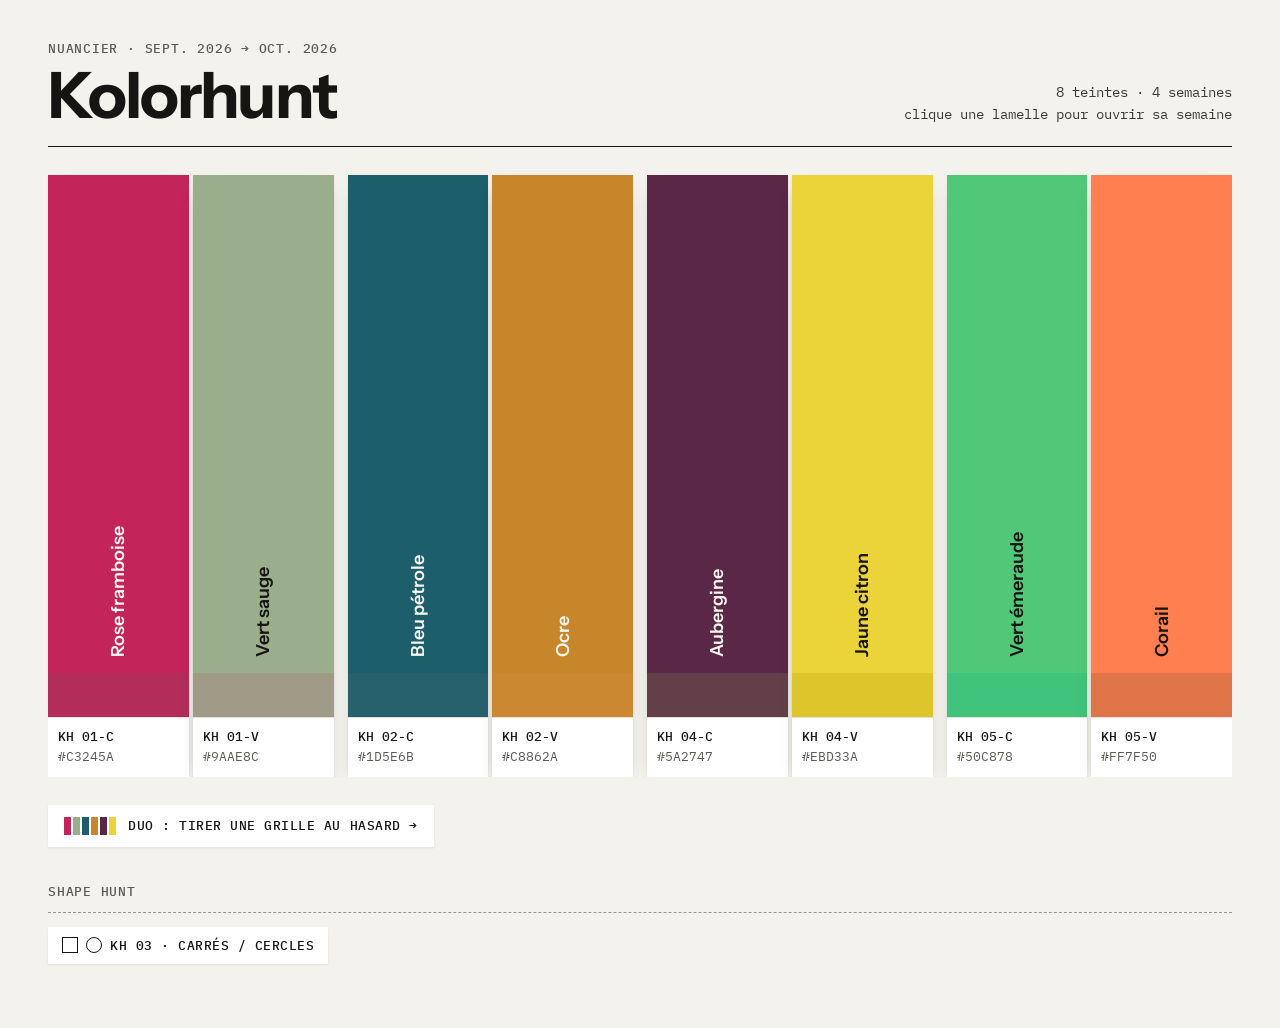
==== commit 07aab155: "Add files via upload" ====
--- a/index.html
+++ b/index.html
@@ -4,7 +4,8 @@
 <meta charset="utf-8">
 <meta name="viewport" content="width=device-width, initial-scale=1, viewport-fit=cover">
 <title>Kolorhunt — nuancier</title>
-<meta name="description" content="Kolorhunt : une couleur par semaine, deux regards. Le nuancier du challenge.">
+<meta name="description" content="Color hunt, une couleur par semaine.">
+<meta property="og:description" content="Color hunt, une couleur par semaine.">
 <link rel="preconnect" href="https://fonts.googleapis.com">
 <link rel="preconnect" href="https://fonts.gstatic.com" crossorigin>
 <link href="https://fonts.googleapis.com/css2?family=Instrument+Sans:wght@400;500;600;700&family=IBM+Plex+Mono:wght@400;500&display=swap" rel="stylesheet">
@@ -22,6 +23,7 @@
       <div class="info" id="info"></div>
     </header>
     <div class="fan" id="fan"></div>
+    <div id="duolink"></div>
     <div class="shapes" id="shapes"></div>
   </section>
 
@@ -31,16 +33,12 @@
       <span class="logo">Kolorhunt</span>
       <span>Duo</span>
     </nav>
-    <div class="duo-wrap">
-    <div class="duo-head">
-      <div>
-        <div class="kicker" id="duokick"></div>
-        <h2 id="duotitle"></h2>
-      </div>
+    <div class="duo-col">
+      <div class="kicker" id="duokick"></div>
+      <h2 id="duotitle"></h2>
+      <div class="duo-bars" id="duobars"></div>
+      <div class="duogrid" id="duogrid"></div>
       <button class="draw" id="draw">Une autre grille</button>
-    </div>
-    <div class="duo-bars" id="duobars"></div>
-    <div class="duogrid" id="duogrid"></div>
     </div>
   </section>
 
--- a/style.css
+++ b/style.css
@@ -96,3 +96,58 @@
 .duo-head h2{font-size:clamp(26px,3vw,40px)}
 .duo-head{padding-top:22px}
 .duo-wrap{max-width:max(340px,min(100%,calc((100vh - 290px) * 1.2)))}
+
+/* Duo : grille verticale 2 × 3, comme les grilles d'origine */
+.duogrid{grid-template-columns:repeat(2,minmax(0,1fr))}
+.duo-wrap{max-width:max(340px,min(100%,calc((100vh - 120px) / 1.75)))}
+.duo-head{flex-direction:column;align-items:flex-start;gap:14px}
+.duo-head h2{font-size:clamp(26px,3vw,38px)}
+.duo-bars div span:first-child{overflow:hidden;text-overflow:ellipsis}
+.duo-wrap{max-width:max(320px,min(100%,calc((100vh - 290px) / 1.95)))}
+.duo-head{flex-direction:column;align-items:flex-start;gap:14px}
+.duo-head h2{font-size:clamp(24px,2.4vw,34px)}
+
+/* Duo : infos à gauche, grille verticale à droite, le tout tient dans l'écran */
+.duo-wrap{max-width:none;display:grid;grid-template-columns:minmax(260px,1fr) auto;gap:40px;align-items:start;padding-top:24px}
+.duo-head{padding-top:0}
+.duo-bars{flex-direction:column;height:auto;gap:4px}
+.duo-bars div{height:36px}
+.duogrid{width:min(calc((100vh - 150px) / 1.95), 640px)}
+@media (max-width:760px){
+  .duo-wrap{grid-template-columns:1fr;gap:16px}
+  .duogrid{width:100%}
+  .duo-bars{flex-direction:row}
+  .duo-bars div span:last-child{display:none}
+}
+.duo-bars div{flex:none;height:36px}
+@media (max-width:760px){.duo-bars div{flex:1}}
+
+/* Duo au format des grilles d'origine : un montage vertical 9:16, 2 colonnes × 3 rangées, sans espace */
+.duogrid{aspect-ratio:9/16;width:min(calc((100vh - 150px) * 9 / 16), 560px);gap:0;grid-template-columns:repeat(2,minmax(0,1fr));grid-template-rows:repeat(3,minmax(0,1fr))}
+.duogrid figure{margin:0;min-height:0;overflow:hidden}
+.duogrid img{width:100%;height:100%;aspect-ratio:auto;object-fit:cover}
+@media (max-width:760px){.duogrid{width:100%}}
+
+/* Duo : une seule colonne à la largeur exacte de la grille ; titre et couleurs face à face au-dessus */
+.duo-col{--w:min(calc((100vh - 310px) * 9 / 16), 560px);width:max(300px,var(--w));margin:0 auto;padding-top:22px}
+.duo-col h2{font-weight:700;font-size:clamp(24px,3vw,38px);letter-spacing:-.03em;line-height:1;margin:6px 0 12px;white-space:nowrap;overflow:hidden}
+.duo-col h2 .x{font-weight:400;color:var(--muted)}
+.duo-col .duo-bars{display:flex;flex-direction:row;height:36px;gap:0;margin:0}
+.duo-col .duo-bars div{flex:1 1 0;min-width:0;height:36px;padding:0 10px}
+.duo-col .duogrid{width:100%}
+.duo-col .draw{display:block;width:100%;margin-top:12px}
+@media (max-width:760px){.duo-col{width:100%}}
+.duo-col{--w:min(calc((100vh - 270px) * 9 / 16), 560px)}
+.duo-col .duo-bars div span:first-child{min-width:0}
+.duo-col .duo-bars .hex{display:none!important}
+
+.duo-mode{display:flex;margin-bottom:14px}
+.duo-mode button{flex:1;font:500 13px 'IBM Plex Mono',monospace;letter-spacing:.06em;text-transform:uppercase;padding:8px 0;border:1.5px solid var(--ink);background:transparent;color:var(--ink);cursor:pointer}
+.duo-mode button+button{border-left:0}
+.duo-mode button.on{background:var(--ink);color:var(--paper)}
+.duo-col .duo-bars.stripes div{display:flex;flex-direction:column;padding:0}
+.duo-col .duo-bars.stripes i{flex:1;display:block}
+.duo-col .duo-bars.stripes div{align-items:stretch;justify-content:stretch;gap:0}
+.duo-col .duo-bars.stripes{height:36px}
+
+.mixgrid.free img{filter:saturate(.85)}
